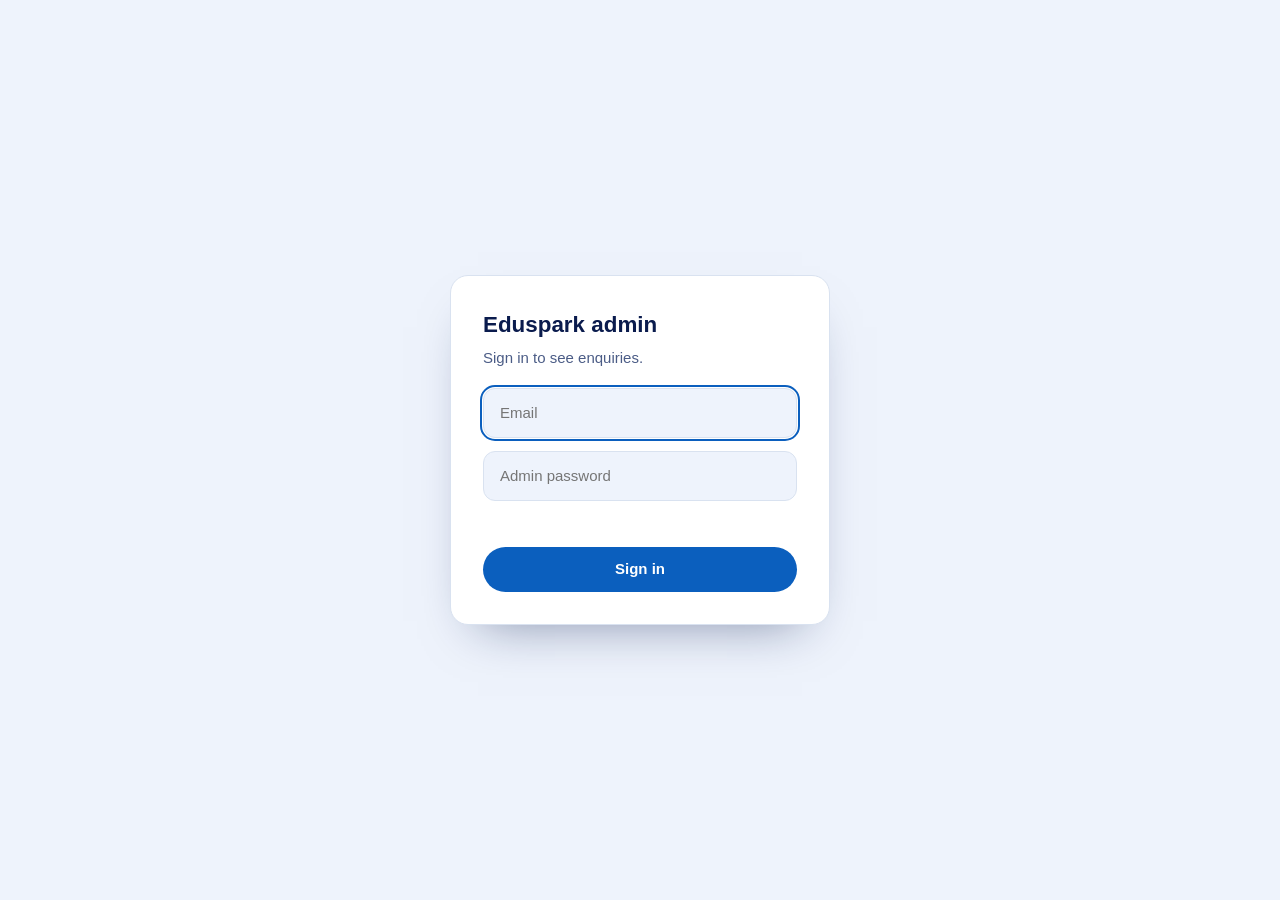
==== admin/index.html @ db7d8efc "Add admin panel: enquiry forms save to a database server.js serves the site and an API (Node 22, no " ====
<!doctype html>
<html lang="en">
<head>
<meta charset="utf-8">
<meta name="viewport" content="width=device-width,initial-scale=1">
<meta name="robots" content="noindex,nofollow">
<title>Admin – Eduspark enquiries</title>
<style>
:root{--blue:#0B5FBE;--navy:#0A1B4D;--tint:#EEF3FC;--line:#D9E2F0;--ink:#0A1B4D;--muted:#4B5C86;--ok:#1F8A4C;--warn:#B7791F}
*{box-sizing:border-box}
body{margin:0;font:15px/1.5 -apple-system,BlinkMacSystemFont,"Segoe UI",Inter,Roboto,sans-serif;background:var(--tint);color:var(--ink)}
button,input,select{font:inherit}
.hide{display:none!important}
/* login */
.login{min-height:100vh;display:grid;place-items:center;padding:1rem}
.card{background:#fff;border:1px solid var(--line);border-radius:18px;padding:2rem;width:min(380px,100%);box-shadow:0 24px 50px -28px rgba(10,27,77,.5)}
.card h1{margin:0 0 .3rem;font-size:1.4rem}
.card p{margin:0 0 1.2rem;color:var(--muted)}
.card input{width:100%;padding:.8rem 1rem;border:1px solid var(--line);border-radius:12px;margin-bottom:.8rem;background:var(--tint)}
.card input:focus,.bar input:focus,.bar select:focus{outline:2px solid var(--blue);outline-offset:1px}
.btn{border:0;border-radius:999px;background:var(--blue);color:#fff;padding:.7rem 1.3rem;font-weight:600;cursor:pointer}
.btn:hover{background:#0A4FA0}
.btn.ghost{background:#fff;color:var(--blue);border:1px solid var(--line)}
.btn.ghost:hover{border-color:var(--blue)}
.err{color:#B42318;min-height:1.4em;margin:.2rem 0 .6rem;font-size:.9rem}
/* app */
header{background:#fff;border-bottom:1px solid var(--line);padding:.8rem 1.2rem;display:flex;align-items:center;gap:1rem;position:sticky;top:0;z-index:5}
header h1{font-size:1.1rem;margin:0;flex:1}
main{max-width:1280px;margin:0 auto;padding:1.2rem}
.stats{display:grid;grid-template-columns:repeat(4,1fr);gap:.8rem;margin-bottom:1rem}
.stat{background:#fff;border:1px solid var(--line);border-radius:14px;padding:.9rem 1.1rem}
.stat b{display:block;font-size:1.7rem;line-height:1.1}
.stat span{color:var(--muted);font-size:.85rem}
.bar{display:flex;gap:.6rem;flex-wrap:wrap;margin-bottom:1rem}
.bar input,.bar select{padding:.65rem 1rem;border:1px solid var(--line);border-radius:999px;background:#fff}
.bar input{flex:1 1 220px}
.wrap{background:#fff;border:1px solid var(--line);border-radius:16px;overflow:auto}
table{width:100%;border-collapse:collapse;min-width:900px}
th,td{padding:.7rem .9rem;text-align:left;vertical-align:top;border-bottom:1px solid var(--line);font-size:.9rem}
th{background:var(--tint);font-weight:600;position:sticky;top:0;white-space:nowrap}
tr:last-child td{border-bottom:0}
td a{color:var(--blue);text-decoration:none;font-weight:600}
td.msg{max-width:260px;color:var(--muted)}
td.when{white-space:nowrap;color:var(--muted)}
.pill{display:inline-block;padding:.1rem .6rem;border-radius:999px;background:var(--tint);color:var(--blue);font-size:.78rem;font-weight:600}
select.st{padding:.35rem .6rem;border-radius:999px;border:1px solid var(--line);background:#fff;font-weight:600}
select.st.new{color:var(--blue)}select.st.contacted{color:var(--warn)}select.st.done{color:var(--ok)}
.del{background:none;border:0;color:#B42318;cursor:pointer;font-size:.85rem}
.empty{padding:2.5rem;text-align:center;color:var(--muted)}
@media(max-width:760px){
  .stats{grid-template-columns:repeat(2,1fr)}
  table,thead,tbody,tr,td{display:block;min-width:0}
  thead{display:none}
  tr{padding:.8rem 1rem;border-bottom:1px solid var(--line)}
  td{border:0;padding:.15rem 0;max-width:none!important}
  td::before{content:attr(data-l)": ";color:var(--muted);font-size:.8rem}
}
</style>
</head>
<body>
<section class="login" id="login">
  <form class="card" id="lf">
    <h1>Eduspark admin</h1>
    <p>Sign in to see enquiries.</p>
    <input type="email" id="em" placeholder="Email" autocomplete="username" required autofocus>
    <input type="password" id="pw" placeholder="Admin password" autocomplete="current-password" required>
    <div class="err" id="lerr" role="alert"></div>
    <button class="btn" style="width:100%" type="submit">Sign in</button>
  </form>
</section>

<div id="app" class="hide">
  <header>
    <h1>Eduspark enquiries</h1>
    <a class="btn ghost" id="csv" href="/api/admin/export.csv" style="text-decoration:none">Export CSV</a>
    <button class="btn" id="logout" type="button">Sign out</button>
  </header>
  <main>
    <div class="stats">
      <div class="stat"><b id="s-all">0</b><span>Total</span></div>
      <div class="stat"><b id="s-new">0</b><span>New</span></div>
      <div class="stat"><b id="s-contacted">0</b><span>Contacted</span></div>
      <div class="stat"><b id="s-done">0</b><span>Done</span></div>
    </div>
    <div class="bar">
      <input id="q" type="search" placeholder="Search name, phone, college, city…" aria-label="Search enquiries">
      <select id="f" aria-label="Filter by status"><option value="">All statuses</option><option value="new">New</option><option value="contacted">Contacted</option><option value="done">Done</option></select>
    </div>
    <div class="wrap">
      <table>
        <thead><tr><th>Received</th><th>Name</th><th>Phone</th><th>Email</th><th>College</th><th>City</th><th>Programme</th><th>Message</th><th>From</th><th>Status</th><th></th></tr></thead>
        <tbody id="rows"></tbody>
      </table>
      <div class="empty hide" id="empty">No enquiries yet. They appear here as soon as someone submits the form on the website.</div>
    </div>
  </main>
</div>

<script>
const $ = s => document.querySelector(s);
const api = async (url, opt = {}) => {
  const r = await fetch(url, { credentials: "same-origin", headers: { "Content-Type": "application/json" }, ...opt });
  if (r.status === 401 && url !== "/api/admin/login") { show(false); throw new Error("auth"); }
  return r;
};
function show(inApp) { $("#login").classList.toggle("hide", inApp); $("#app").classList.toggle("hide", !inApp); if (inApp) load(); }

$("#lf").addEventListener("submit", async e => {
  e.preventDefault(); $("#lerr").textContent = "";
  const r = await fetch("/api/admin/login", { method: "POST", credentials: "same-origin", headers: { "Content-Type": "application/json" }, body: JSON.stringify({ email: $("#em").value, password: $("#pw").value }) });
  if (r.ok) { $("#pw").value = ""; show(true); } else $("#lerr").textContent = (await r.json().catch(() => ({}))).error || "Could not sign in";
});
$("#logout").onclick = async () => { await fetch("/api/admin/logout", { method: "POST", credentials: "same-origin" }); show(false); };

let t; $("#q").addEventListener("input", () => { clearTimeout(t); t = setTimeout(load, 250); });
$("#f").addEventListener("change", load);

const cell = (tr, label, node, cls) => { const td = document.createElement("td"); td.dataset.l = label; if (cls) td.className = cls; td.append(node); tr.append(td); return td; };
const txt = s => document.createTextNode(s || "–");

async function load() {
  const qs = new URLSearchParams({ q: $("#q").value, status: $("#f").value });
  let data; try { data = await (await api("/api/admin/enquiries?" + qs)).json(); } catch { return; }
  const c = data.counts || {}, all = Object.values(c).reduce((a, b) => a + b, 0);
  $("#s-all").textContent = all; for (const k of ["new", "contacted", "done"]) $("#s-" + k).textContent = c[k] || 0;
  const body = $("#rows"); body.replaceChildren();
  $("#empty").classList.toggle("hide", data.rows.length > 0);
  for (const r of data.rows) {
    const tr = document.createElement("tr");
    cell(tr, "Received", txt(new Date(r.created_at.replace(" ", "T") + "Z").toLocaleString()), "when");
    cell(tr, "Name", txt(r.name));
    const pa = document.createElement("a"); pa.href = "tel:" + r.phone.replace(/[^0-9+]/g, ""); pa.textContent = r.phone; cell(tr, "Phone", pa);
    if (r.email) { const ea = document.createElement("a"); ea.href = "mailto:" + r.email; ea.textContent = r.email; cell(tr, "Email", ea); } else cell(tr, "Email", txt(""));
    cell(tr, "College", txt(r.college)); cell(tr, "City", txt(r.city)); cell(tr, "Programme", txt(r.course));
    cell(tr, "Message", txt(r.message), "msg");
    const src = document.createElement("span"); src.className = "pill"; src.textContent = r.source || "site"; cell(tr, "From", src);
    const sel = document.createElement("select"); sel.className = "st " + r.status; sel.setAttribute("aria-label", "Status");
    for (const s of ["new", "contacted", "done"]) { const o = document.createElement("option"); o.value = s; o.textContent = s[0].toUpperCase() + s.slice(1); if (s === r.status) o.selected = true; sel.append(o); }
    sel.onchange = async () => { await api("/api/admin/enquiries/" + r.id, { method: "PATCH", body: JSON.stringify({ status: sel.value }) }); load(); };
    cell(tr, "Status", sel);
    const d = document.createElement("button"); d.className = "del"; d.textContent = "Delete";
    d.onclick = async () => { if (confirm("Delete this enquiry from " + r.name + "?")) { await api("/api/admin/enquiries/" + r.id, { method: "DELETE" }); load(); } };
    cell(tr, "", d);
    body.append(tr);
  }
}
setInterval(() => { if (!$("#app").classList.contains("hide") && document.visibilityState === "visible") load(); }, 15000); // new enquiries show up by themselves
fetch("/api/admin/session", { credentials: "same-origin" }).then(r => show(r.ok)).catch(() => show(false));
</script>
</body>
</html>
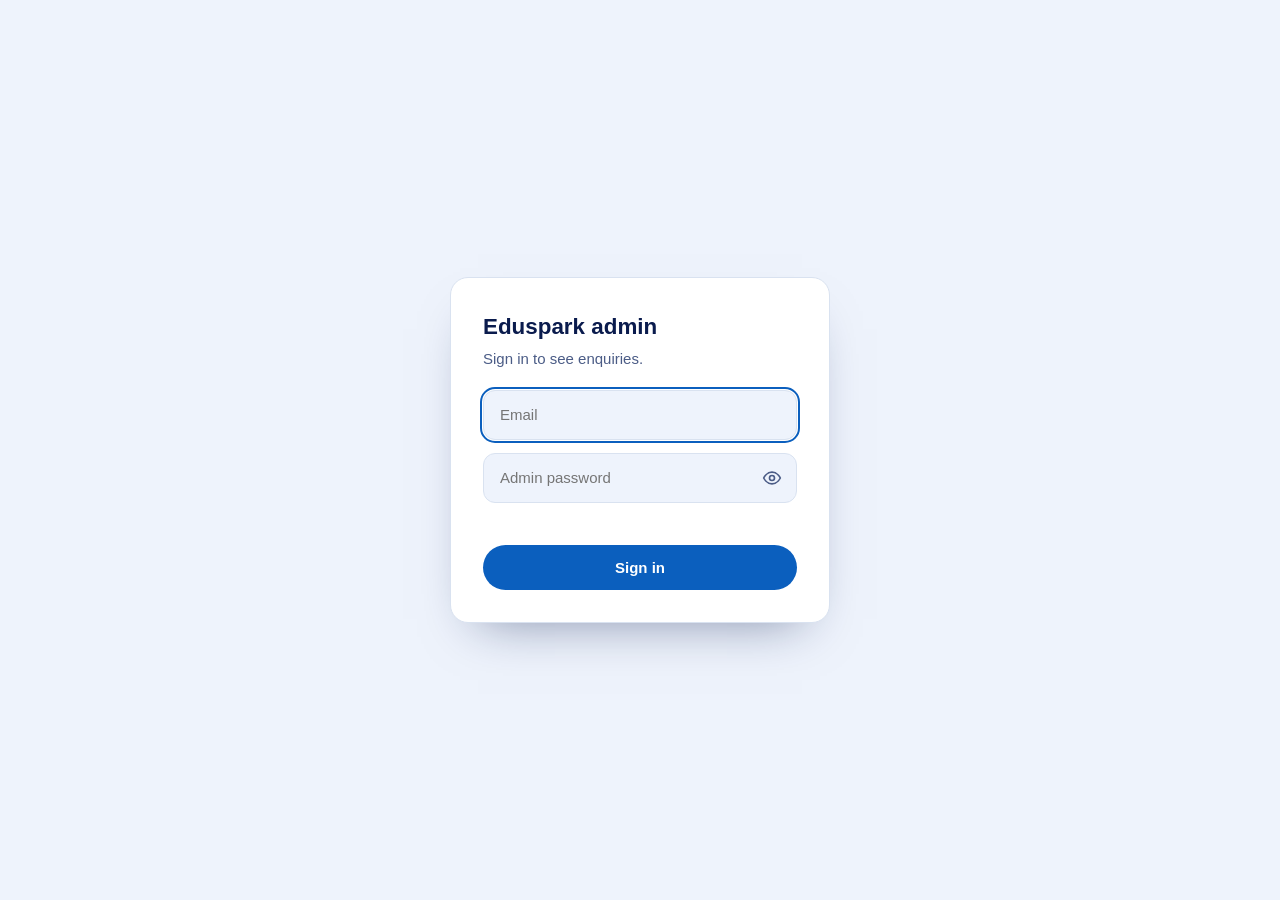
==== commit fedc26ff: "Deploy on Cloudflare Pages; separate thank-you popup; compact mobile forms Cloudflare Pages Function" ====
--- a/admin/index.html
+++ b/admin/index.html
@@ -5,6 +5,8 @@
 <meta name="viewport" content="width=device-width,initial-scale=1">
 <meta name="robots" content="noindex,nofollow">
 <title>Admin – Eduspark enquiries</title>
+<link rel="icon" href="/assets/logo.png">
+<link rel="apple-touch-icon" href="/assets/logo.png">
 <style>
 :root{--blue:#0B5FBE;--navy:#0A1B4D;--tint:#EEF3FC;--line:#D9E2F0;--ink:#0A1B4D;--muted:#4B5C86;--ok:#1F8A4C;--warn:#B7791F}
 *{box-sizing:border-box}
@@ -23,6 +25,15 @@
 .btn.ghost{background:#fff;color:var(--blue);border:1px solid var(--line)}
 .btn.ghost:hover{border-color:var(--blue)}
 .err{color:#B42318;min-height:1.4em;margin:.2rem 0 .6rem;font-size:.9rem}
+.pwrow{position:relative;margin-bottom:.8rem}
+.pwrow input{margin-bottom:0;padding-right:3rem}
+.eye{position:absolute;right:.35rem;top:50%;transform:translateY(-50%);width:38px;height:38px;border:0;border-radius:50%;background:none;color:var(--muted);cursor:pointer;display:grid;place-items:center}
+.eye:hover{background:#fff;color:var(--blue)}
+.eye:focus-visible{outline:2px solid var(--blue)}
+.eye svg{width:20px;height:20px}
+.eye .off{display:none}
+.eye[aria-pressed="true"] .on{display:none}
+.eye[aria-pressed="true"] .off{display:block}
 /* app */
 header{background:#fff;border-bottom:1px solid var(--line);padding:.8rem 1.2rem;display:flex;align-items:center;gap:1rem;position:sticky;top:0;z-index:5}
 header h1{font-size:1.1rem;margin:0;flex:1}
@@ -63,7 +74,11 @@
     <h1>Eduspark admin</h1>
     <p>Sign in to see enquiries.</p>
     <input type="email" id="em" placeholder="Email" autocomplete="username" required autofocus>
-    <input type="password" id="pw" placeholder="Admin password" autocomplete="current-password" required>
+    <div class="pwrow"><input type="password" id="pw" placeholder="Admin password" autocomplete="current-password" required>
+      <button type="button" class="eye" id="eye" aria-label="Show password" aria-pressed="false">
+        <svg class="on" viewBox="0 0 24 24" fill="none" stroke="currentColor" stroke-width="2" stroke-linecap="round" stroke-linejoin="round" aria-hidden="true"><path d="M2 12s3.5-7 10-7 10 7 10 7-3.5 7-10 7S2 12 2 12z"/><circle cx="12" cy="12" r="3"/></svg>
+        <svg class="off" viewBox="0 0 24 24" fill="none" stroke="currentColor" stroke-width="2" stroke-linecap="round" stroke-linejoin="round" aria-hidden="true"><path d="M17.9 17.9A10.9 10.9 0 0 1 12 19c-6.5 0-10-7-10-7a18.5 18.5 0 0 1 5.1-5.9M9.9 5.2A10 10 0 0 1 12 5c6.5 0 10 7 10 7a18.6 18.6 0 0 1-2.2 3.2M1 1l22 22M14.1 14.1a3 3 0 0 1-4.2-4.2"/></svg>
+      </button></div>
     <div class="err" id="lerr" role="alert"></div>
     <button class="btn" style="width:100%" type="submit">Sign in</button>
   </form>
@@ -110,6 +125,7 @@
   const r = await fetch("/api/admin/login", { method: "POST", credentials: "same-origin", headers: { "Content-Type": "application/json" }, body: JSON.stringify({ email: $("#em").value, password: $("#pw").value }) });
   if (r.ok) { $("#pw").value = ""; show(true); } else $("#lerr").textContent = (await r.json().catch(() => ({}))).error || "Could not sign in";
 });
+$("#eye").onclick = () => { const p = $("#pw"), show = p.type === "password"; p.type = show ? "text" : "password"; $("#eye").setAttribute("aria-pressed", show); $("#eye").setAttribute("aria-label", show ? "Hide password" : "Show password"); p.focus(); };
 $("#logout").onclick = async () => { await fetch("/api/admin/logout", { method: "POST", credentials: "same-origin" }); show(false); };
 
 let t; $("#q").addEventListener("input", () => { clearTimeout(t); t = setTimeout(load, 250); });
